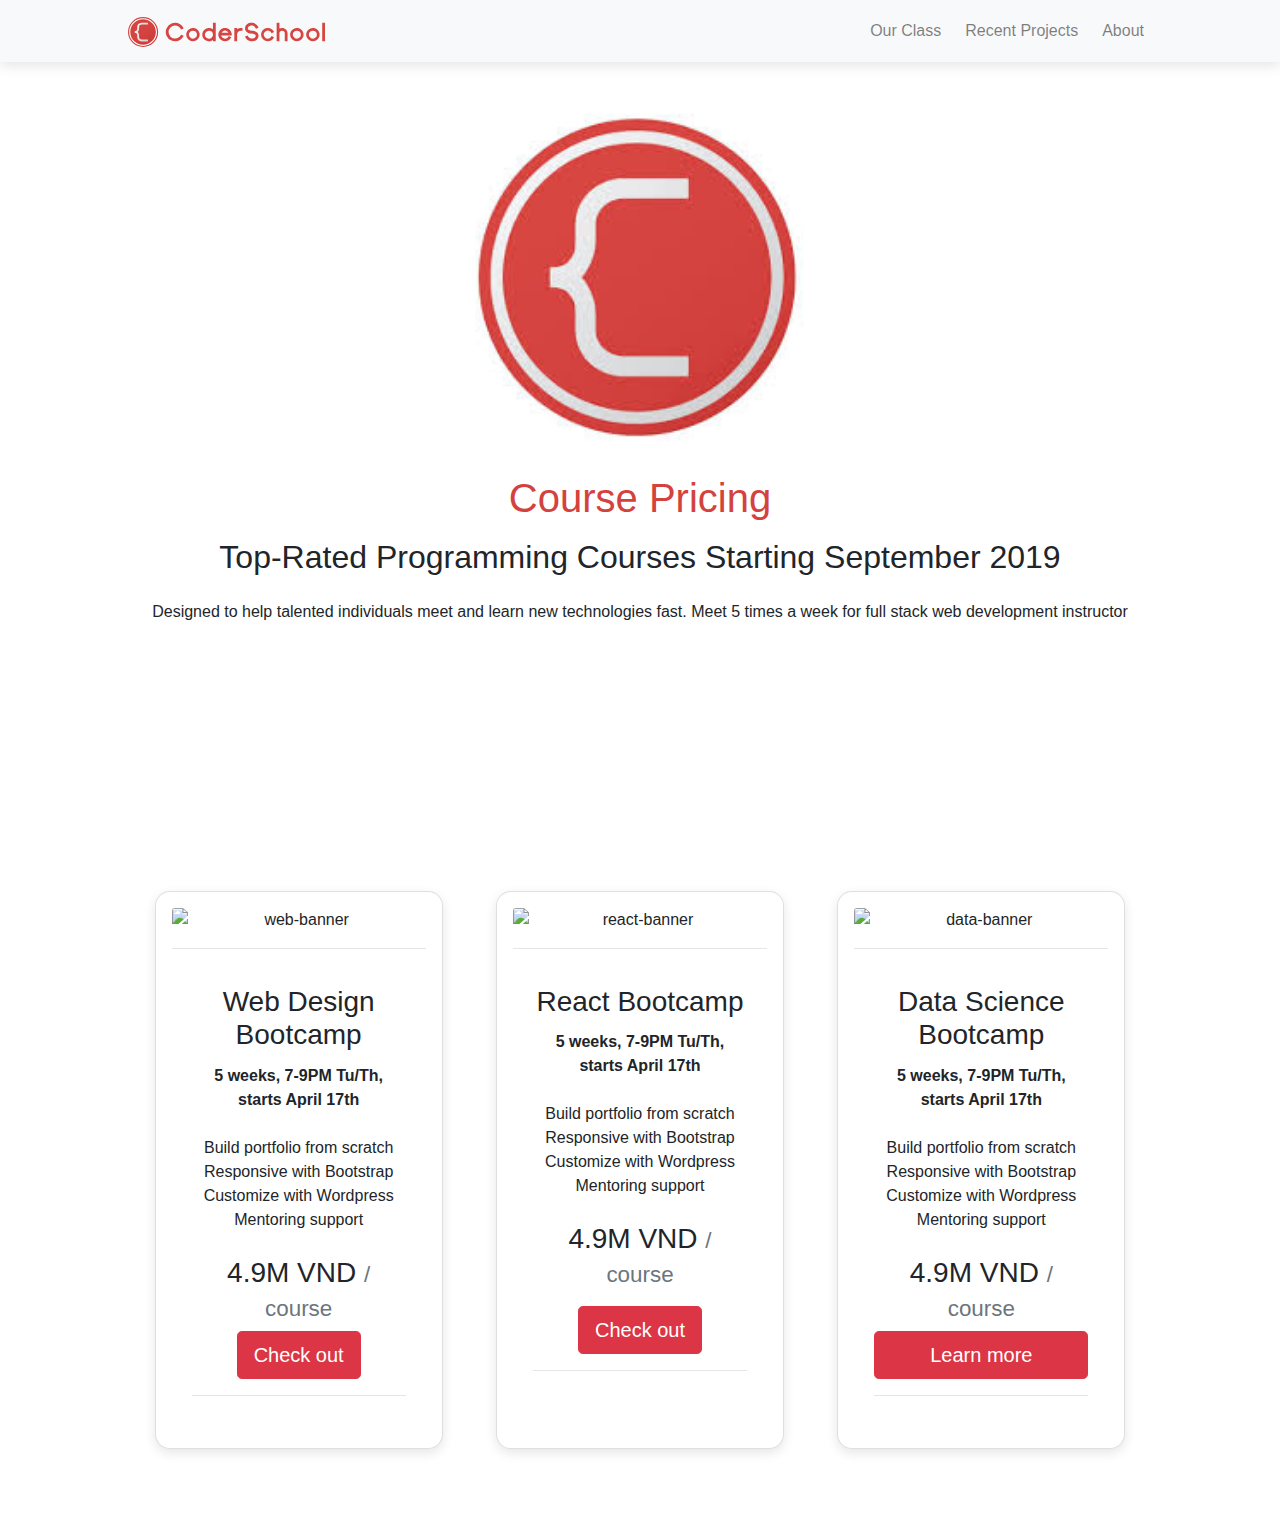
==== index.html @ a02ba886 "Half finished building" ====
<!doctype html>
<html lang="en">

<head>
    <!-- Required meta tags -->
    <meta charset="utf-8">
    <meta name="viewport" content="width=device-width, initial-scale=1, shrink-to-fit=no">

    <!-- Bootstrap CSS -->
    <link rel="stylesheet" href="https://stackpath.bootstrapcdn.com/bootstrap/4.3.1/css/bootstrap.min.css"
        integrity="sha384-ggOyR0iXCbMQv3Xipma34MD+dH/1fQ784/j6cY/iJTQUOhcWr7x9JvoRxT2MZw1T" crossorigin="anonymous">
    <link rel="stylesheet" href="css/style.css">
    <title>CoderSchool | Pricing</title>
</head>

<body>
    <nav class="navbar navbar-expand-lg navbar-light bg-light box-shadow">
        <a class="navbar-brand" href="#"><img src="img/smalllogo.svg" alt="logo"></a>
        <button class="navbar-toggler" type="button" data-toggle="collapse" data-target="#navbarSupportedContent"
            aria-controls="navbarSupportedContent" aria-expanded="false" aria-label="Toggle navigation">
            <span class="navbar-toggler-icon"></span>
        </button>

        <div class="collapse navbar-collapse justify-content-end" id="navbarSupportedContent">
            <ul class="navbar-nav">
                <li class="nav-item mr-2">
                    <a class="nav-link" href="#">Our Class</a>
                </li>
                <li class="nav-item mr-2">
                    <a class="nav-link" href="#">Recent Projects</a>
                </li>
                <li class="nav-item">
                    <a class="nav-link" href="#">About</a>
                </li>
            </ul>

        </div>
    </nav>

    <section class="main pt-4">
        <img class="mb-1 img-fluid" src="img/logo.jpeg" alt="CoderSchool Logo">
        <h1 class="mainh1 mb-3 text-center">Course Pricing</h1>
        <h2 class="text-center mb-4">Top-Rated Programming Courses Starting September 2019</h2>

        <p class="text-center mb-5">Designed to help talented individuals meet and learn new technologies fast. Meet 5
            times a week
            for full stack web development instructor</p>
    </section>

    <section class="pricing-cards">
        <div class="container-fluid pb-5 pl-pr-5">
            <div class="row">
                <div class="col-sm">
                    <div class="card justify-content-center align-items-md-stretch p-3 mb-4 box-shadow "
                        style="width: 18rem;">
                        <img src="https://svgshare.com/i/6Rb.svg" class="card-img-top" alt="web-banner" width="120px">
                        <hr>
                        <div class="card-body">
                            <h3 class="card-title">Web Design Bootcamp</h3>
                            <p class="card-text font-weight-bold mb-auto">5 weeks, 7-9PM Tu/Th, starts April 17th</p>
                            <ul class="list-unstyled my-4">
                                <li>Build portfolio from scratch</li>
                                <li>Responsive with Bootstrap</li>
                                <li>Customize with Wordpress</li>
                                <li>Mentoring support</li>
                            </ul>
                            <h3>4.9M VND
                                <small class="text-muted">/ course</small>

                            </h3>
                            <a class="btn btn-lg btn-danger" href="checkout.html">Check out</a>
                            <hr>
                        </div>
                    </div>
                </div>
                <div class="col-sm">
                    <div class="card justify-content-center align-items-md-stretch p-3 mb-4 box-shadow"
                        style="width: 18rem;">
                        <img src="https://i.imgur.com/gBBbwgH.png" class="card-img-top" alt="react-banner"
                            width="120px">
                        <hr>
                        <div class="card-body">
                            <h3 class="card-title">React Bootcamp</h3>
                            <p class="card-text font-weight-bold mb-auto">5 weeks, 7-9PM Tu/Th, starts April 17th</p>
                            <ul class="list-unstyled my-4">
                                <li>Build portfolio from scratch</li>
                                <li>Responsive with Bootstrap</li>
                                <li>Customize with Wordpress</li>
                                <li>Mentoring support</li>
                            </ul>
                            <h3>4.9M VND
                                <small class="text-muted">/ course</small>
                            </h3>
                            <div class="card-bottom justify-self-flex-end mt-3">
                                    <a class="btn btn-lg btn-danger" href="checkout.html">Check out</a>
                                    <hr>
                            </div>

                        </div>
                    </div>
                </div>
                <div class="col-sm">
                    <div class="card justify-content-center align-items-md-stretch p-3 mb-4 box-shadow"
                        style="width: 18rem;">
                        <img src="https://i.imgur.com/lLtWDST.png" class="card-img-top" alt="data-banner" width="120px">
                        <hr>
                        <div class="card-body">
                            <h3 class="card-title">Data Science Bootcamp</h3>
                            <p class="card-text font-weight-bold mb-auto">5 weeks, 7-9PM Tu/Th, starts April 17th</p>
                            <ul class="list-unstyled my-4">
                                <li>Build portfolio from scratch</li>
                                <li>Responsive with Bootstrap</li>
                                <li>Customize with Wordpress</li>
                                <li>Mentoring support</li>
                            </ul>
                            <h3>4.9M VND
                                <small class="text-muted">/ course</small>
                            </h3>
                            <a class="btn btn-lg btn-danger btn-block" href="http://www.coderschool.vn/vn/tracks/machine-learning" target="_blank">Learn more</a>
                            <hr>
                        </div>
                    </div>
                </div>
            </div>
        </div>
    </section>

    <!-- Optional JavaScript -->
    <!-- jQuery first, then Popper.js, then Bootstrap JS -->
    <script src="https://code.jquery.com/jquery-3.3.1.slim.min.js"
        integrity="sha384-q8i/X+965DzO0rT7abK41JStQIAqVgRVzpbzo5smXKp4YfRvH+8abtTE1Pi6jizo" crossorigin="anonymous">
    </script>
    <script src="https://cdnjs.cloudflare.com/ajax/libs/popper.js/1.14.7/umd/popper.min.js"
        integrity="sha384-UO2eT0CpHqdSJQ6hJty5KVphtPhzWj9WO1clHTMGa3JDZwrnQq4sF86dIHNDz0W1" crossorigin="anonymous">
    </script>
    <script src="https://stackpath.bootstrapcdn.com/bootstrap/4.3.1/js/bootstrap.min.js"
        integrity="sha384-JjSmVgyd0p3pXB1rRibZUAYoIIy6OrQ6VrjIEaFf/nJGzIxFDsf4x0xIM+B07jRM" crossorigin="anonymous">
    </script>
</body>

</html>
---- css/style.css ----
.navbar {
    padding: 10px 10%;
    min-height: 50px;
}

.main{
    display: flex;
    flex-flow: column wrap;
    align-items : center;
    /* justify-content: center; */
    min-width: 800px;
    min-height: 85vh;
    /* padding-top:5%; */
}

.main > img {
    min-width: 30%;
    min-height: auto;
    /* margin-bottom: 1%; */
}

.mainh1 {
    color: #d4423e;
}

.box-shadow { 
    box-shadow: 0 .25rem .75rem rgba(0, 0, 0, .1); 
}

.col-sm {
    display: flex;
    justify-content: center;
    text-align: center;
}

.pricing-cards{
    padding-top: 5%;
    margin: 0 10%;
}

.card {
    border-radius: 15px;
}
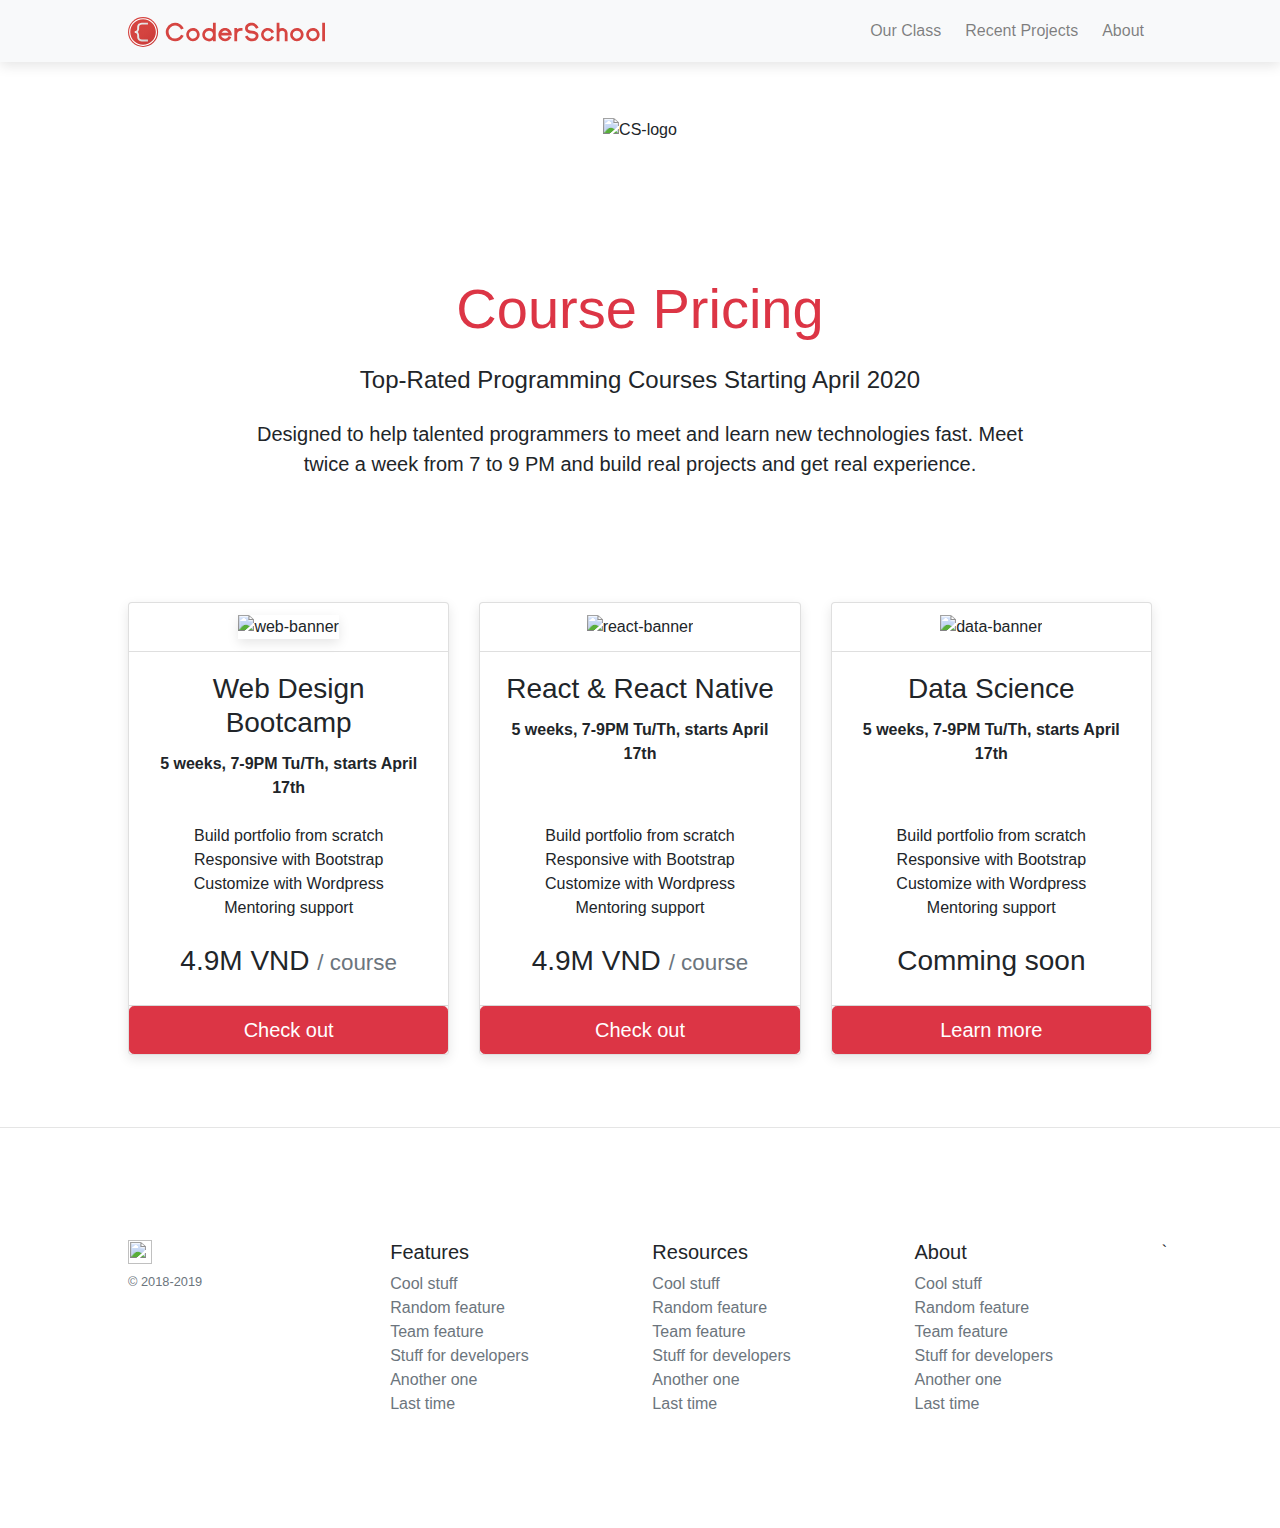
==== commit de6ab844: "Finish index" ====
--- a/index.html
+++ b/index.html
@@ -10,17 +10,17 @@
     <link rel="stylesheet" href="https://stackpath.bootstrapcdn.com/bootstrap/4.3.1/css/bootstrap.min.css"
         integrity="sha384-ggOyR0iXCbMQv3Xipma34MD+dH/1fQ784/j6cY/iJTQUOhcWr7x9JvoRxT2MZw1T" crossorigin="anonymous">
     <link rel="stylesheet" href="css/style.css">
+    <link rel="shortcut icon" href="https://i.imgur.com/hViW80o.png" type="image/x-icon">
     <title>CoderSchool | Pricing</title>
 </head>
 
 <body>
-    <nav class="navbar navbar-expand-lg navbar-light bg-light box-shadow">
+    <nav class="navbar navbar-expand-lg navbar-light bg-light box-shadow" >
         <a class="navbar-brand" href="#"><img src="img/smalllogo.svg" alt="logo"></a>
         <button class="navbar-toggler" type="button" data-toggle="collapse" data-target="#navbarSupportedContent"
             aria-controls="navbarSupportedContent" aria-expanded="false" aria-label="Toggle navigation">
             <span class="navbar-toggler-icon"></span>
         </button>
-
         <div class="collapse navbar-collapse justify-content-end" id="navbarSupportedContent">
             <ul class="navbar-nav">
                 <li class="nav-item mr-2">
@@ -33,97 +33,139 @@
                     <a class="nav-link" href="#">About</a>
                 </li>
             </ul>
-
         </div>
     </nav>
 
-    <section class="main pt-4">
-        <img class="mb-1 img-fluid" src="img/logo.jpeg" alt="CoderSchool Logo">
-        <h1 class="mainh1 mb-3 text-center">Course Pricing</h1>
-        <h2 class="text-center mb-4">Top-Rated Programming Courses Starting September 2019</h2>
+    <header class="container-fluid" style="height:60vh;">
+        <div class="container text-center, mx-auto, mt-5, py-5 main d-flex flex-column align-items-center" style="width: 100%;height: 100%;">
+            <img class="my-2 mb-4" src="https://i.imgur.com/hViW80o.png" alt="CS-logo" style="height: 30%;" />
+            <h1 class="display-4 mb-4 text-danger font-weight-normal text-center">
+                Course Pricing
+            </h1>
+            <h4 class="text-center mb-4">
+                Top-Rated Programming Courses Starting April 2020
+            </h4>
+            <p class="lead text-center" style="width:70%;">
+                Designed to help talented programmers to meet and learn new technologies fast. Meet twice a week from 7
+                to 9 PM and build real projects and get real experience.
+            </p>
+        </div>
+    </header>
 
-        <p class="text-center mb-5">Designed to help talented individuals meet and learn new technologies fast. Meet 5
-            times a week
-            for full stack web development instructor</p>
-    </section>
+    <section class="container-fluid mb-5" style="padding: 0 10%;">
+        <div class="card-deck text-center">
+            <div class="card mb-4 box-shadow">
+                <div class="card-header bg-transparent">
+                    <img class="box-shadow" src="https://svgshare.com/i/6Rb.svg" alt="web-banner" width="120px">
+                </div>
+                <div class="card-body d-flex flex-column">
+                    <h3 class="card-title">Web Design Bootcamp</h3>
+                    <p class="card-text font-weight-bold mb-auto">5 weeks, 7-9PM Tu/Th, starts April 17th</p>
+                    <ul class="list-unstyled my-4">
+                        <li>Build portfolio from scratch</li>
+                        <li>Responsive with Bootstrap</li>
+                        <li>Customize with Wordpress</li>
+                        <li>Mentoring support</li>
+                    </ul>
+                    <h3>4.9M VND
+                        <small class="text-muted">/ course</small>
+                    </h3>
+                </div>
+                <div class="card-footer p-0">
+                    <a class="btn btn-lg btn-danger btn-block" href="checkout.html">Check out</a>
+                </div>
+            </div>
 
-    <section class="pricing-cards">
-        <div class="container-fluid pb-5 pl-pr-5">
-            <div class="row">
-                <div class="col-sm">
-                    <div class="card justify-content-center align-items-md-stretch p-3 mb-4 box-shadow "
-                        style="width: 18rem;">
-                        <img src="https://svgshare.com/i/6Rb.svg" class="card-img-top" alt="web-banner" width="120px">
-                        <hr>
-                        <div class="card-body">
-                            <h3 class="card-title">Web Design Bootcamp</h3>
-                            <p class="card-text font-weight-bold mb-auto">5 weeks, 7-9PM Tu/Th, starts April 17th</p>
-                            <ul class="list-unstyled my-4">
-                                <li>Build portfolio from scratch</li>
-                                <li>Responsive with Bootstrap</li>
-                                <li>Customize with Wordpress</li>
-                                <li>Mentoring support</li>
-                            </ul>
-                            <h3>4.9M VND
-                                <small class="text-muted">/ course</small>
+            <div class="card mb-4 box-shadow">
+                <div class="card-header bg-transparent">
+                    <img src="https://i.imgur.com/gBBbwgH.png" alt="react-banner" width="120px">
+                </div>
+                <div class="card-body d-flex flex-column">
+                    <h3 class="card-title">React & React Native</h3>
+                    <p class="card-text font-weight-bold mb-auto">5 weeks, 7-9PM Tu/Th, starts April 17th</p>
+                    <ul class="list-unstyled my-4">
+                        <li>Build portfolio from scratch</li>
+                        <li>Responsive with Bootstrap</li>
+                        <li>Customize with Wordpress</li>
+                        <li>Mentoring support</li>
+                    </ul>
+                    <h3>4.9M VND
+                        <small class="text-muted">/ course</small>
+                    </h3>
+                </div>
+                <div class="card-footer p-0">
+                    <a class="btn btn-lg btn-danger btn-block" href="checkout.html">Check out</a>
+                </div>
+            </div>
 
-                            </h3>
-                            <a class="btn btn-lg btn-danger" href="checkout.html">Check out</a>
-                            <hr>
-                        </div>
-                    </div>
+            <div class="card mb-4 box-shadow">
+                <div class="card-header bg-transparent">
+                    <img src="https://i.imgur.com/lLtWDST.png" alt="data-banner" width="120px">
                 </div>
-                <div class="col-sm">
-                    <div class="card justify-content-center align-items-md-stretch p-3 mb-4 box-shadow"
-                        style="width: 18rem;">
-                        <img src="https://i.imgur.com/gBBbwgH.png" class="card-img-top" alt="react-banner"
-                            width="120px">
-                        <hr>
-                        <div class="card-body">
-                            <h3 class="card-title">React Bootcamp</h3>
-                            <p class="card-text font-weight-bold mb-auto">5 weeks, 7-9PM Tu/Th, starts April 17th</p>
-                            <ul class="list-unstyled my-4">
-                                <li>Build portfolio from scratch</li>
-                                <li>Responsive with Bootstrap</li>
-                                <li>Customize with Wordpress</li>
-                                <li>Mentoring support</li>
-                            </ul>
-                            <h3>4.9M VND
-                                <small class="text-muted">/ course</small>
-                            </h3>
-                            <div class="card-bottom justify-self-flex-end mt-3">
-                                    <a class="btn btn-lg btn-danger" href="checkout.html">Check out</a>
-                                    <hr>
-                            </div>
-
-                        </div>
-                    </div>
+                <div class="card-body d-flex flex-column">
+                    <h3 class="card-title">Data Science</h3>
+                    <p class="card-text font-weight-bold mb-auto">5 weeks, 7-9PM Tu/Th, starts April 17th</p>
+                    <ul class="list-unstyled my-4">
+                        <li>Build portfolio from scratch</li>
+                        <li>Responsive with Bootstrap</li>
+                        <li>Customize with Wordpress</li>
+                        <li>Mentoring support</li>
+                    </ul>
+                    <h3>Comming soon</h3>
                 </div>
-                <div class="col-sm">
-                    <div class="card justify-content-center align-items-md-stretch p-3 mb-4 box-shadow"
-                        style="width: 18rem;">
-                        <img src="https://i.imgur.com/lLtWDST.png" class="card-img-top" alt="data-banner" width="120px">
-                        <hr>
-                        <div class="card-body">
-                            <h3 class="card-title">Data Science Bootcamp</h3>
-                            <p class="card-text font-weight-bold mb-auto">5 weeks, 7-9PM Tu/Th, starts April 17th</p>
-                            <ul class="list-unstyled my-4">
-                                <li>Build portfolio from scratch</li>
-                                <li>Responsive with Bootstrap</li>
-                                <li>Customize with Wordpress</li>
-                                <li>Mentoring support</li>
-                            </ul>
-                            <h3>4.9M VND
-                                <small class="text-muted">/ course</small>
-                            </h3>
-                            <a class="btn btn-lg btn-danger btn-block" href="http://www.coderschool.vn/vn/tracks/machine-learning" target="_blank">Learn more</a>
-                            <hr>
-                        </div>
-                    </div>
+                <div class="card-footer p-0">
+                    <a class="btn btn-lg btn-danger btn-block"
+                        href="http://www.coderschool.vn/vn/tracks/machine-learning" target="_blank">Learn more</a>
                 </div>
             </div>
         </div>
     </section>
+
+<hr class="mb-3">
+
+    <footer class="py-5 d-flex justify-content-center">
+        <div class="container-fluid py-5" style="padding:0 10%;">
+            <div class="row d-flex justify-content-md-between">
+                <div class="col-12 col-md">
+                    <img class="mb-2" src="https://i.imgur.com/hViW80o.png" alt="" width="24" height="24">
+                    <small class="d-block mb-3 text-muted">&copy; 2018-2019</small>
+                </div>
+                <div class="col-6 col-md">
+                    <h5>Features</h5>
+                    <ul class="list-unstyled text-small">
+                            <li><a class="text-muted" href="#">Cool stuff</a></li>
+                            <li><a class="text-muted" href="#">Random feature</a></li>
+                            <li><a class="text-muted" href="#">Team feature</a></li>
+                            <li><a class="text-muted" href="#">Stuff for developers</a></li>
+                            <li><a class="text-muted" href="#">Another one</a></li>
+                            <li><a class="text-muted" href="#">Last time</a></li>
+                    </ul>
+                </div>
+                <div class="col-6 col-md">
+                    <h5>Resources</h5>
+                    <ul class="list-unstyled text-small">
+                            <li><a class="text-muted" href="#">Cool stuff</a></li>
+                            <li><a class="text-muted" href="#">Random feature</a></li>
+                            <li><a class="text-muted" href="#">Team feature</a></li>
+                            <li><a class="text-muted" href="#">Stuff for developers</a></li>
+                            <li><a class="text-muted" href="#">Another one</a></li>
+                            <li><a class="text-muted" href="#">Last time</a></li>
+                    </ul>
+                </div>
+                <div class="col-6 col-md">
+                    <h5>About</h5>
+                    <ul class="list-unstyled text-small">
+                            <li><a class="text-muted" href="#">Cool stuff</a></li>
+                            <li><a class="text-muted" href="#">Random feature</a></li>
+                            <li><a class="text-muted" href="#">Team feature</a></li>
+                            <li><a class="text-muted" href="#">Stuff for developers</a></li>
+                            <li><a class="text-muted" href="#">Another one</a></li>
+                            <li><a class="text-muted" href="#">Last time</a></li>
+                    </ul>
+                </div>`
+            </div>
+        </div>
+    </footer>
 
     <!-- Optional JavaScript -->
     <!-- jQuery first, then Popper.js, then Bootstrap JS -->
--- a/css/style.css
+++ b/css/style.css
@@ -5,41 +5,10 @@
     min-height: 50px;
 }
 
-.main{
-    display: flex;
-    flex-flow: column wrap;
-    align-items : center;
-    /* justify-content: center; */
-    min-width: 800px;
-    min-height: 85vh;
-    /* padding-top:5%; */
-}
-
-.main > img {
-    min-width: 30%;
-    min-height: auto;
-    /* margin-bottom: 1%; */
-}
-
-.mainh1 {
-    color: #d4423e;
-}
-
 .box-shadow { 
     box-shadow: 0 .25rem .75rem rgba(0, 0, 0, .1); 
 }
 
-.col-sm {
-    display: flex;
-    justify-content: center;
-    text-align: center;
-}
-
-.pricing-cards{
-    padding-top: 5%;
-    margin: 0 10%;
-}
-
-.card {
-    border-radius: 15px;
+.pricing-card {
+    padding: 0 10%;
 }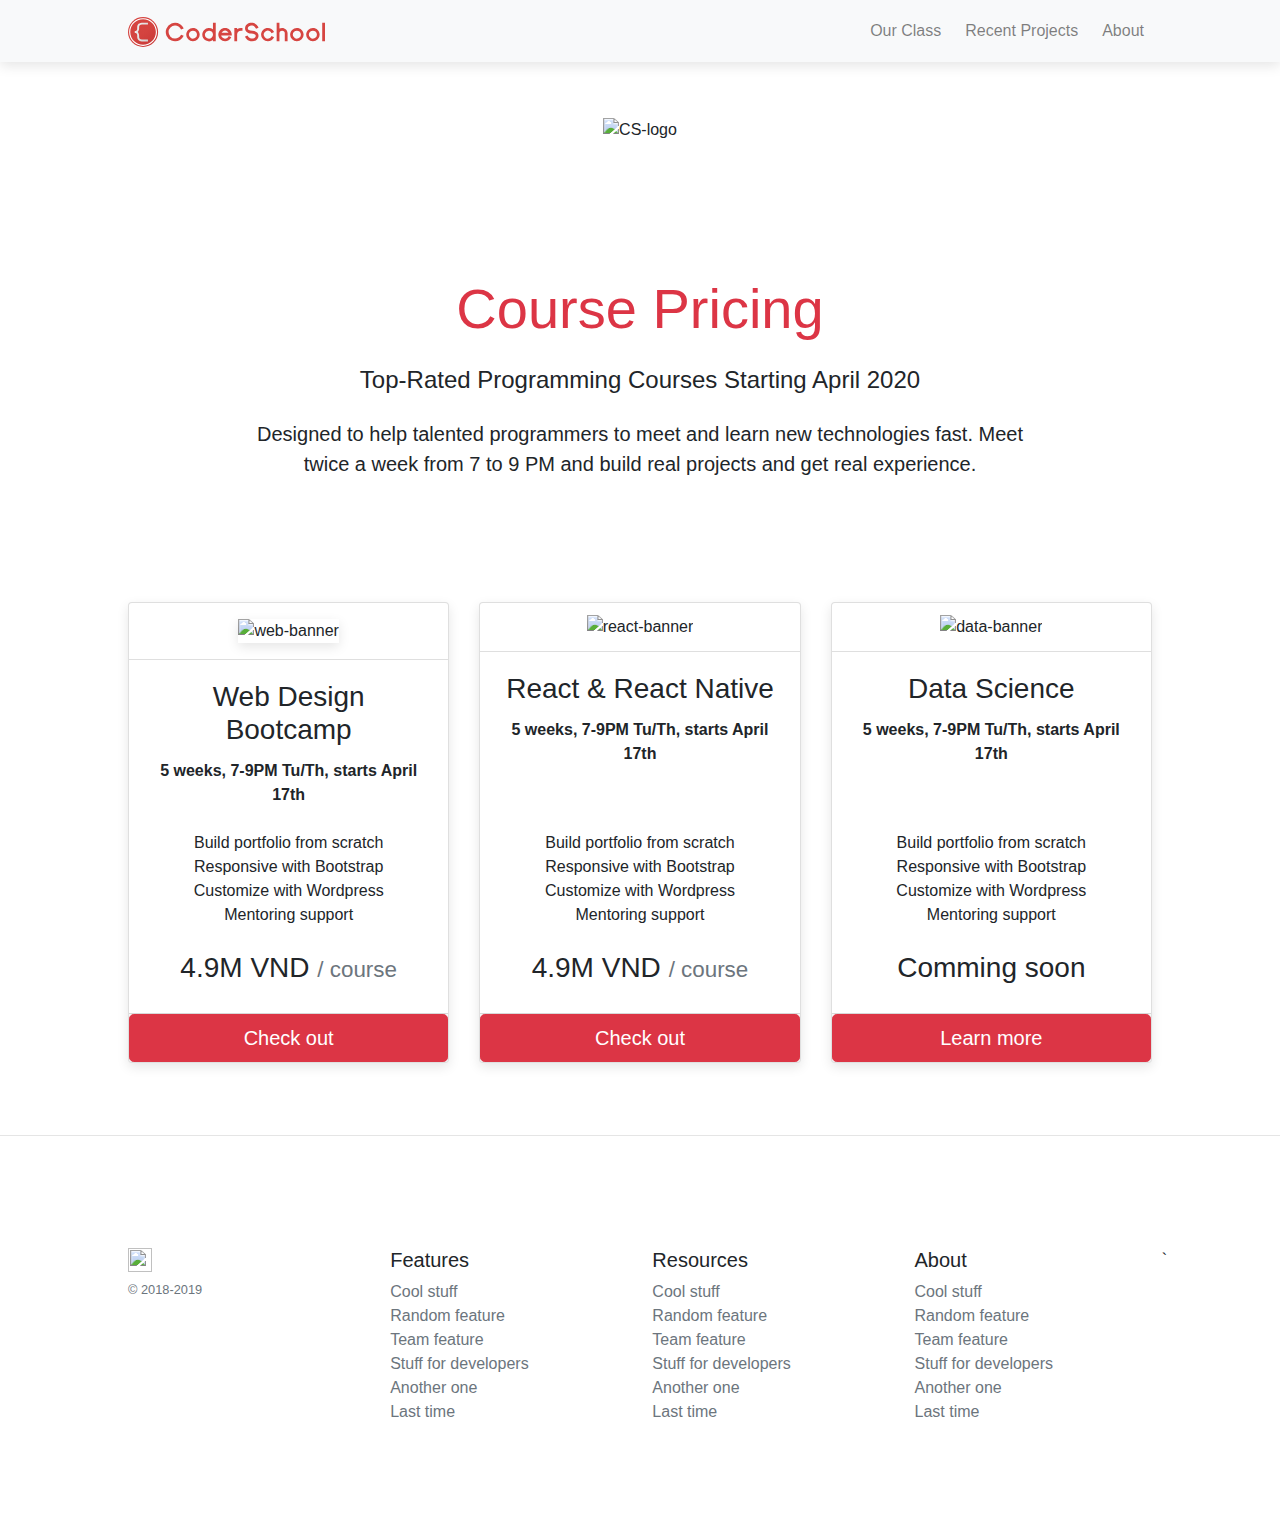
==== commit ac4d0350: "Minor Tweaks on img size & columns" ====
--- a/index.html
+++ b/index.html
@@ -56,7 +56,7 @@
         <div class="card-deck text-center">
             <div class="card mb-4 box-shadow">
                 <div class="card-header bg-transparent">
-                    <img class="box-shadow" src="https://svgshare.com/i/6Rb.svg" alt="web-banner" width="120px">
+                    <img class="box-shadow m-1" src="https://svgshare.com/i/6Rb.svg" alt="web-banner" width="110px">
                 </div>
                 <div class="card-body d-flex flex-column">
                     <h3 class="card-title">Web Design Bootcamp</h3>
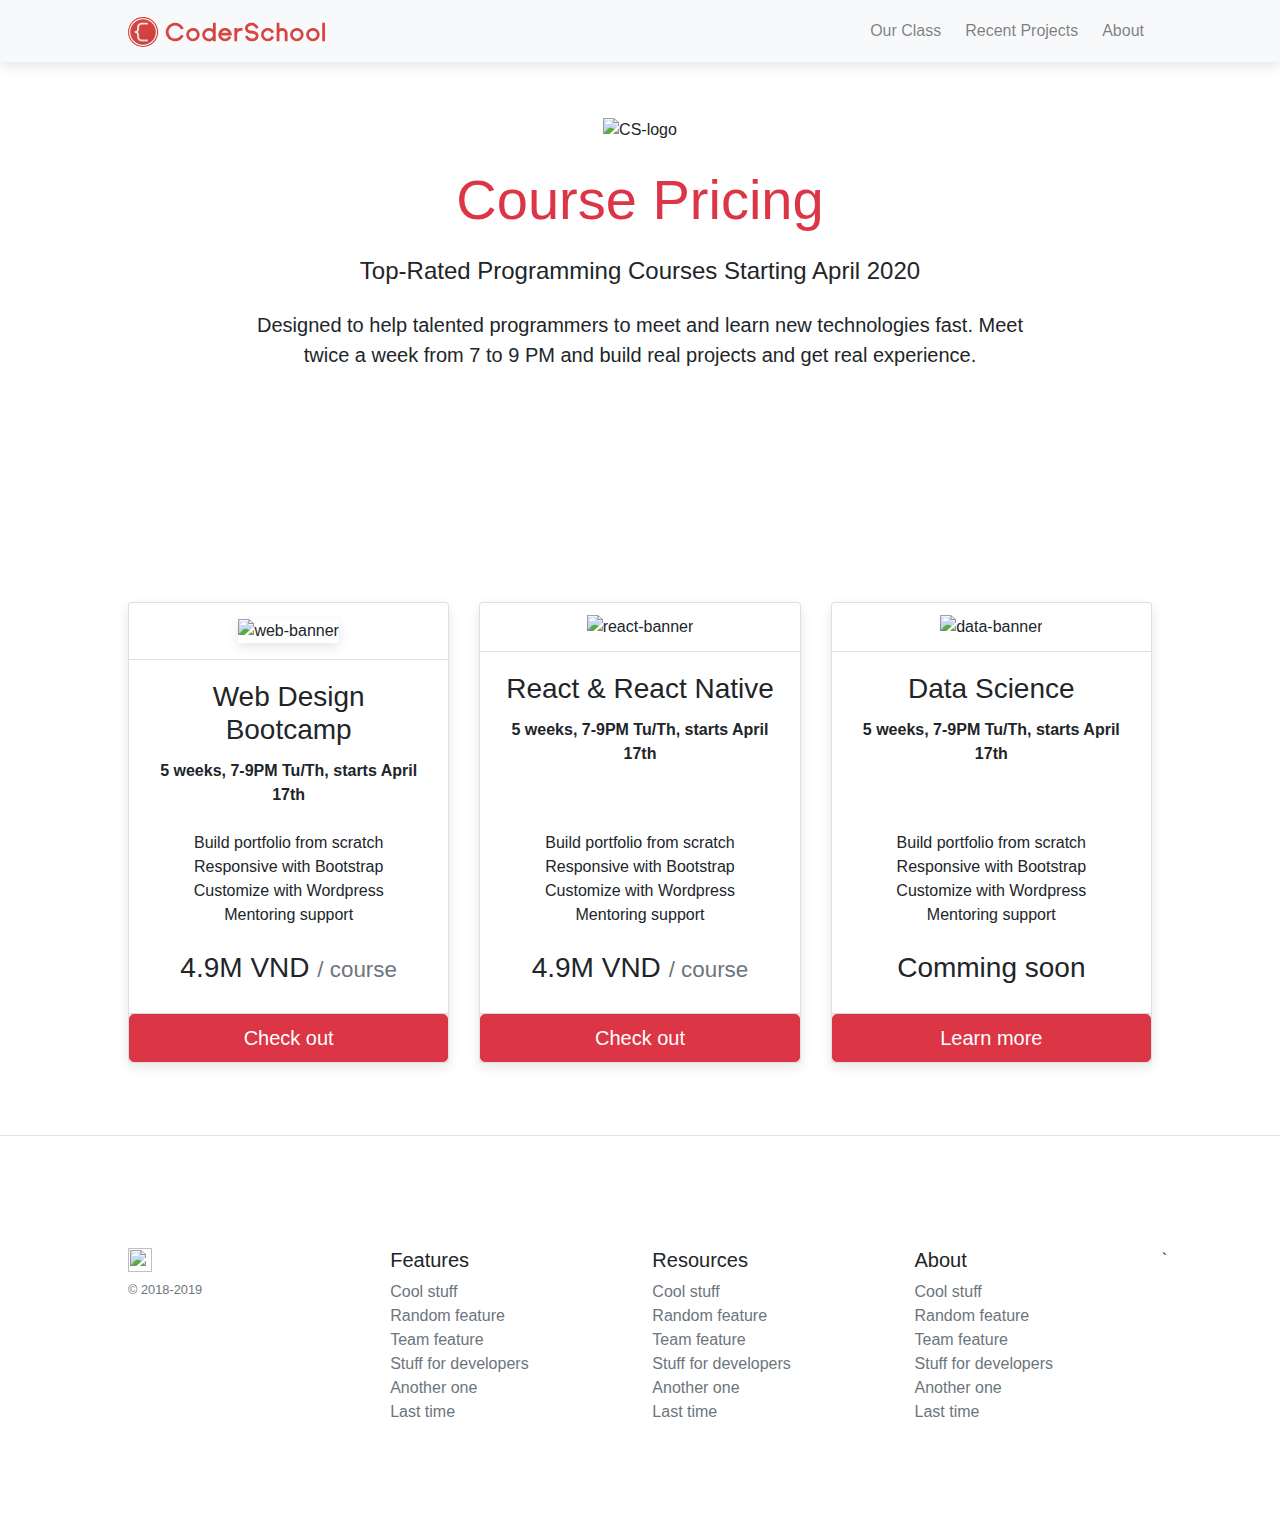
==== commit 1ec5164a: "Added min-height to header" ====
--- a/index.html
+++ b/index.html
@@ -36,7 +36,7 @@
         </div>
     </nav>
 
-    <header class="container-fluid" style="height:60vh;">
+    <header class="container-fluid" style="min-height:60vh;">
         <div class="container text-center, mx-auto, mt-5, py-5 main d-flex flex-column align-items-center" style="width: 100%;height: 100%;">
             <img class="my-2 mb-4" src="https://i.imgur.com/hViW80o.png" alt="CS-logo" style="height: 30%;" />
             <h1 class="display-4 mb-4 text-danger font-weight-normal text-center">
